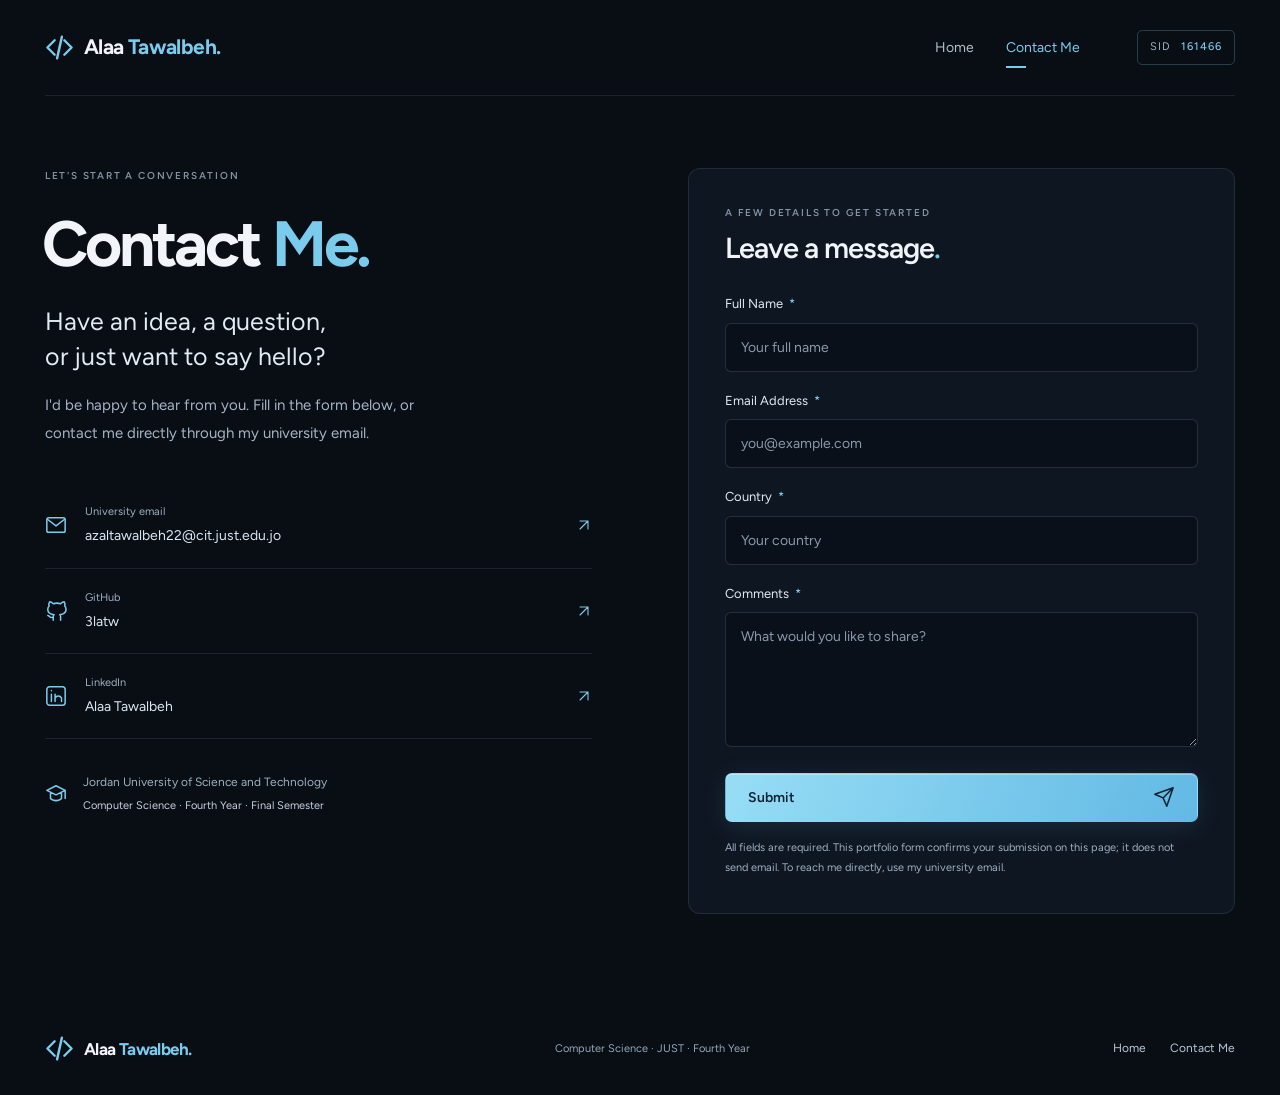
==== contact.html @ a43e8f52 "feat: publish CIS341 academic portfolio with validated contact form" ====
<!DOCTYPE html>
<html lang="en">
<head>
  <meta charset="UTF-8">
  <meta name="viewport" content="width=device-width, initial-scale=1">
  <meta name="theme-color" content="#090d14">
  <meta name="description" content="Academic portfolio of ALA'ALDIN ZIYAD ALI AL TAWALBEH, SID 161466. Fourth-year Computer Science student at Jordan University of Science and Technology, in my final semester.">
  <title>161466 | ALA'ALDIN ZIYAD ALI AL TAWALBEH | Contact Me</title>
  <link rel="icon" href="assets/favicon.svg" type="image/svg+xml">
  <link rel="preload" href="assets/figtree-400.ttf" as="font" type="font/ttf" crossorigin>
  <link rel="preload" href="assets/figtree-700.ttf" as="font" type="font/ttf" crossorigin>
  <link rel="stylesheet" href="styles.css">
  <link rel="stylesheet" href="course.css">
  <script src="app.js" defer></script>
</head>
<body>
  <svg class="icon-library" xmlns="http://www.w3.org/2000/svg" aria-hidden="true"><defs>
    <symbol id="i-code" viewBox="0 0 24 24"><path d="m8 6-6 6 6 6m8-12 6 6-6 6M14 3l-4 18"/></symbol>
    <symbol id="i-arrow" viewBox="0 0 24 24"><path d="M4 12h16m-6-6 6 6-6 6"/></symbol>
    <symbol id="i-up-right" viewBox="0 0 24 24"><path d="M6 18 18 6M6 6h12v12"/></symbol>
    <symbol id="i-download" viewBox="0 0 24 24"><path d="M12 3v12m-5-5 5 5 5-5M4 16v5h16v-5"/></symbol>
    <symbol id="i-grid" viewBox="0 0 24 24"><rect x="3" y="3" width="7" height="7" rx="1.5"/><rect x="14" y="3" width="7" height="7" rx="1.5"/><rect x="3" y="14" width="7" height="7" rx="1.5"/><rect x="14" y="14" width="7" height="7" rx="1.5"/></symbol>
    <symbol id="i-user" viewBox="0 0 24 24"><circle cx="12" cy="7" r="4"/><path d="M4 22v-3a8 8 0 0 1 16 0v3"/></symbol>
    <symbol id="i-mail" viewBox="0 0 24 24"><rect x="2" y="4" width="20" height="16" rx="2"/><path d="m3 6 9 7 9-7"/></symbol>
    <symbol id="i-phone" viewBox="0 0 24 24"><path d="m5 3 4 5-3 3a19 19 0 0 0 7 7l3-3 5 4c-2 7-8 3-13-2S-1 5 5 3Z"/></symbol>
    <symbol id="i-pin" viewBox="0 0 24 24"><path d="M20 10c0 6-8 12-8 12S4 16 4 10a8 8 0 1 1 16 0Z"/><circle cx="12" cy="10" r="2.5"/></symbol>
    <symbol id="i-briefcase" viewBox="0 0 24 24"><rect x="2" y="7" width="20" height="14" rx="2"/><path d="M8 7V3h8v4M2 12a24 24 0 0 0 20 0M12 11v5"/></symbol>
    <symbol id="i-cap" viewBox="0 0 24 24"><path d="m2 8 10-5 10 5-10 5L2 8Zm4 2v7c4 3 8 3 12 0v-7m4-2v9"/></symbol>
    <symbol id="i-check" viewBox="0 0 24 24"><circle cx="12" cy="12" r="9"/><path d="m7 12 3 3 7-7"/></symbol>
    <symbol id="i-stack" viewBox="0 0 24 24"><path d="m2 7 10-5 10 5-10 5L2 7Zm0 5 10 5 10-5M2 17l10 5 10-5"/></symbol>
    <symbol id="i-mobile" viewBox="0 0 24 24"><rect x="5" y="2" width="14" height="20" rx="3"/><path d="M10 5h4m-3 14h2"/></symbol>
    <symbol id="i-database" viewBox="0 0 24 24"><ellipse cx="12" cy="5" rx="9" ry="3"/><path d="M3 5v14c0 4 18 4 18 0V5M3 12c0 4 18 4 18 0"/></symbol>
    <symbol id="i-git" viewBox="0 0 24 24"><circle cx="7" cy="5" r="3"/><circle cx="17" cy="5" r="3"/><circle cx="7" cy="19" r="3"/><path d="M7 8v8m10-8c0 6-10 2-10 8"/></symbol>
    <symbol id="i-send" viewBox="0 0 24 24"><path d="m22 2-7 20-4-9L2 9 22 2ZM11 13 22 2"/></symbol>
    <symbol id="i-github" viewBox="0 0 24 24"><path d="M9 19c-4 1-4-2-6-2m14 5v-4c0-1-.4-2-1-2 4-.5 7-2 7-6a5 5 0 0 0-1.5-3.5A5 5 0 0 0 21 2s-2 0-4 2a14 14 0 0 0-8 0C7 2 5 2 5 2a5 5 0 0 0-.5 4.5A5 5 0 0 0 3 10c0 4 3 5.5 7 6-.6.5-1 1-1 2v4"/></symbol>
    <symbol id="i-linkedin" viewBox="0 0 24 24"><rect x="2" y="2" width="20" height="20" rx="3"/><path d="M7 10v8m0-12v.2M11 18v-8m0 4a4 4 0 0 1 7 0v4"/></symbol>
    <symbol id="i-bus" viewBox="0 0 24 24"><rect x="4" y="2" width="16" height="18" rx="4"/><path d="M4 11h16M7 20v2m10-2v2M8 6h8M7 16h1m8 0h1"/></symbol>
    <symbol id="i-swap" viewBox="0 0 24 24"><path d="M3 7h17m-5-5 5 5-5 5M21 17H4m5-5-5 5 5 5"/></symbol>
    <symbol id="i-headset" viewBox="0 0 24 24"><path d="M3 14v-3a9 9 0 0 1 18 0v3M21 17c0 4-3 5-7 5"/><rect x="1" y="10" width="5" height="8" rx="2"/><rect x="18" y="10" width="5" height="8" rx="2"/></symbol>
    <symbol id="i-file" viewBox="0 0 24 24"><path d="M14 2H4v20h16V8l-6-6Zm0 0v6h6M8 12h8m-8 4h5"/></symbol>
    <symbol id="i-bridge" viewBox="0 0 24 24"><path d="M3 21V3m18 18V3M3 6c6 12 12 12 18 0M1 18h22M8 14v4m8-4v4m-4-2v2"/></symbol>
  </defs></svg>
<a class="skip-link" href="#main">Skip to content</a>
<div class="site-shell">
<header class="site-header container">
    <a class="brand" href="index.html" aria-label="Alaa Tawalbeh home"><svg class="icon" aria-hidden="true"><use href="#i-code"/></svg><span>Alaa<span class="accent"> Tawalbeh</span><span class="brand-dot">.</span></span></a>
    <nav class="course-nav" aria-label="Main navigation"><a href="index.html" >Home</a><a href="contact.html" aria-current="page">Contact Me</a></nav>
    <span class="sid-tag">SID <strong>161466</strong></span>
  </header>
<main id="main">
<section class="container contact-page section-space" aria-labelledby="contact-heading">
  <div class="contact-copy"><span class="eyebrow">LET'S START A CONVERSATION</span><h1 id="contact-heading">Contact <span class="accent">Me.</span></h1><p class="contact-lead">Have an idea, a question,<br>or just want to say hello?</p><p>I'd be happy to hear from you. Fill in the form below, or contact me directly through my university email.</p>
    <div class="contact-links"><a class="direct-contact" href="mailto:azaltawalbeh22@cit.just.edu.jo"><svg class="icon" aria-hidden="true"><use href="#i-mail"/></svg><span><small>University email</small>azaltawalbeh22@cit.just.edu.jo</span><svg class="icon" aria-hidden="true"><use href="#i-up-right"/></svg></a><a class="direct-contact" href="https://github.com/3latw" target="_blank" rel="noopener noreferrer"><svg class="icon" aria-hidden="true"><use href="#i-github"/></svg><span><small>GitHub</small>3latw</span><svg class="icon" aria-hidden="true"><use href="#i-up-right"/></svg></a><a class="direct-contact" href="https://www.linkedin.com/in/alaa-tawalbeh-1ab0b93b8" target="_blank" rel="noopener noreferrer"><svg class="icon" aria-hidden="true"><use href="#i-linkedin"/></svg><span><small>LinkedIn</small>Alaa Tawalbeh</span><svg class="icon" aria-hidden="true"><use href="#i-up-right"/></svg></a></div>
    <div class="student-note"><svg class="icon" aria-hidden="true"><use href="#i-cap"/></svg><p>Jordan University of Science and Technology<br><strong>Computer Science · Fourth Year · Final Semester</strong></p></div>
  </div>
  <div class="form-panel"><span class="eyebrow">A FEW DETAILS TO GET STARTED</span><h2 class="section-title">Leave a message<span class="accent">.</span></h2>
    <form id="contact-form" novalidate aria-describedby="form-note">
      <div class="field"><label for="full-name">Full Name <span aria-hidden="true">*</span></label><input id="full-name" name="fullName" type="text" autocomplete="name" placeholder="Your full name" required maxlength="120" aria-describedby="name-error"><p class="field-error" id="name-error"></p></div>
      <div class="field"><label for="email">Email Address <span aria-hidden="true">*</span></label><input id="email" name="email" type="email" autocomplete="email" placeholder="you@example.com" required maxlength="254" aria-describedby="email-error"><p class="field-error" id="email-error"></p></div>
      <div class="field"><label for="country">Country <span aria-hidden="true">*</span></label><input id="country" name="country" type="text" autocomplete="country-name" placeholder="Your country" required maxlength="100" aria-describedby="country-error"><p class="field-error" id="country-error"></p></div>
      <div class="field"><label for="comments">Comments <span aria-hidden="true">*</span></label><textarea id="comments" name="comments" rows="5" placeholder="What would you like to share?" required maxlength="3000" aria-describedby="comments-error"></textarea><p class="field-error" id="comments-error"></p></div>
      <p class="form-status" id="form-status" role="status" aria-live="polite"></p>
      <button class="button button-primary submit-button" type="submit">Submit<svg class="icon" aria-hidden="true"><use href="#i-send"/></svg></button>
      <p id="form-note" class="form-note">All fields are required. This portfolio form confirms your submission on this page; it does not send email. To reach me directly, use my university email.</p>
      <noscript><p>Please enable JavaScript to use this form, or <a href="mailto:azaltawalbeh22@cit.just.edu.jo">email me directly</a>.</p></noscript>
    </form>
  </div>
</section>
</main>
<footer class="container course-footer"><a class="brand" href="index.html"><svg class="icon" aria-hidden="true"><use href="#i-code"/></svg><span>Alaa<span class="accent"> Tawalbeh.</span></span></a><p>Computer Science · JUST · Fourth Year</p><nav aria-label="Footer navigation"><a href="index.html">Home</a><a href="contact.html">Contact Me</a></nav></footer>
</div>
</body>
</html>
---- styles.css ----
@font-face{font-family:Figtree;src:url('assets/figtree-400.ttf') format('truetype');font-weight:400;font-display:swap}@font-face{font-family:Figtree;src:url('assets/figtree-500.ttf') format('truetype');font-weight:500;font-display:swap}@font-face{font-family:Figtree;src:url('assets/figtree-600.ttf') format('truetype');font-weight:600;font-display:swap}@font-face{font-family:Figtree;src:url('assets/figtree-700.ttf') format('truetype');font-weight:700;font-display:swap}@font-face{font-family:Figtree;src:url('assets/figtree-800.ttf') format('truetype');font-weight:800;font-display:swap}
:root{--bg:#090d14;--panel:#0f1520;--text:#f1f4f8;--muted:#9da7b7;--blue:#7bcbed;--line:rgba(169,196,225,.12);--font:Figtree,'Segoe UI',sans-serif;color-scheme:dark}*{box-sizing:border-box}html{scroll-behavior:smooth;scroll-padding-top:30px}body{margin:0;background:#e9eef2;color:var(--text);font-family:var(--font);font-size:15px;line-height:1.65;-webkit-font-smoothing:antialiased}button,a{-webkit-tap-highlight-color:transparent}a{color:inherit;text-decoration:none}button{font:inherit}a,button{touch-action:manipulation}a:focus-visible,button:focus-visible{outline:2px solid var(--blue);outline-offset:5px}button{cursor:pointer}::selection{color:#090d14;background:var(--blue)}.site-shell{max-width:1540px;margin:14px auto;background:var(--bg);border:1px solid #1c2430;border-radius:20px;overflow:hidden;box-shadow:0 8px 50px #182b4319}.container{width:calc(100% - 120px);max-width:1160px;margin-inline:auto}.icon-library{position:absolute;width:0;height:0;overflow:hidden}.icon{height:22px;width:22px;flex-shrink:0;fill:none;stroke:currentColor;stroke-width:1.65;stroke-linecap:round;stroke-linejoin:round}.accent{color:var(--blue)}.site-header{height:100px;display:flex;align-items:center;justify-content:space-between;gap:25px;position:relative;z-index:5}.brand{display:flex;align-items:center;gap:10px;font-size:21px;font-weight:700;white-space:nowrap;letter-spacing:-.6px}.brand .icon{color:var(--blue);width:29px;height:29px;stroke-width:2}.brand-dot{color:var(--blue)}.desktop-nav{display:flex;gap:27px;margin-left:auto;margin-right:auto;align-items:center}.desktop-nav a{position:relative;font-size:13px;font-weight:500;color:#dce2eb;transition:color .2s;padding-block:12px}.desktop-nav a:hover,.desktop-nav .active{color:var(--blue)}.desktop-nav .active:after{content:'';position:absolute;bottom:2px;width:4px;height:4px;border-radius:50%;background:var(--blue);left:50%;transform:translateX(-50%);box-shadow:0 0 12px #7bcbed66}.button{display:inline-flex;align-items:center;justify-content:center;gap:24px;min-height:49px;padding:12px 22px;border:1px solid transparent;border-radius:7px;font-weight:600;font-size:14px;white-space:nowrap;transition:transform .25s,box-shadow .25s,background .25s,border-color .25s}.button:hover{transform:translateY(-3px)}.button-primary{background:linear-gradient(110deg,#97ddf5,#62b9e4);color:#092333;box-shadow:0 5px 24px #72c8ed20,inset 0 1px 0 #ffffff55}.button-primary:hover{box-shadow:0 8px 30px #72c8ed40}.button-outline{background:linear-gradient(135deg,#ffffff03,#ffffff00);border-color:#ffffff26;color:#e5ebf2;box-shadow:inset 0 1px 0 #ffffff04}.button-outline:hover{border-color:var(--blue);background:#7bcbed09}.button-small{font-size:12px;min-height:39px;gap:12px;padding:9px 15px}.button-small .icon{height:16px;width:16px}.header-cv{border-color:#7bcbed55}.menu-toggle,.mobile-nav{display:none}.hero{display:grid;grid-template-columns:1.04fr 1fr;gap:20px;align-items:center;padding-top:45px;padding-bottom:38px;min-height:575px;position:relative}.hero-copy{z-index:2;padding-bottom:18px}.hello{display:flex;align-items:center;gap:9px;font-size:14px;margin-bottom:18px;color:#e4eaf2}.wave{color:var(--blue);font-size:20px}.hello-line{height:1px;width:36px;margin-left:4px;background:linear-gradient(90deg,#7bcbed60,transparent)}h1,h2,h3,p{margin:0}h1{font-size:clamp(48px,5.65vw,76px);font-weight:700;letter-spacing:-3.8px;line-height:1.02;margin-left:-3px}.name-dot{color:#e9f3fc}h1 .accent{display:inline-block;padding-top:6px}.hero h2{font-size:21px;font-weight:600;letter-spacing:-.5px;margin-top:19px;display:flex;align-items:center;flex-wrap:wrap;column-gap:11px}.role-divider{font-weight:400;font-size:19px;color:#425364}.role-small{font-size:15px;font-weight:400;letter-spacing:0;color:#b8c5d4}.hero-description{font-size:15px;line-height:1.85;color:#b4bfce;margin-top:20px}.hero-actions{display:flex;gap:14px;margin-top:26px}.social-row{display:flex;gap:19px;align-items:center;margin-top:30px}.social-row>span:first-child{color:#a4afbf;font-size:12px}.social-line{width:22px;height:1px;background:#526270}.social-row a{height:24px;display:flex;align-items:center;transition:color .2s,transform .2s}.social-row a:hover{color:var(--blue);transform:translateY(-2px)}.social-row .icon{width:20px;height:20px}.hero-visual{position:relative;height:500px;perspective:1000px;isolation:isolate}.portrait-motion{position:absolute;inset:0 30px 0 38px;will-change:transform;transition:transform .24s ease-out;z-index:1}.portrait-frame{height:100%;overflow:hidden;border-radius:48% 48% 15px 15px;background:#7bcbed;box-shadow:0 0 70px #7bcbed07}.portrait-frame video{display:block;width:100%;height:100%;object-fit:cover;object-position:50% 13%;transform:scale(1.015)}.portrait-frame:after{content:'';position:absolute;inset:0;border-radius:48% 48% 15px 15px;box-shadow:inset 0 0 1px 1px #aee5ff40;pointer-events:none}.hero-visual:after{content:'';position:absolute;left:25px;right:20px;bottom:-7px;height:40px;background:linear-gradient(transparent,var(--bg));z-index:3;pointer-events:none}.dot-pattern{position:absolute;top:30px;left:0;width:104px;height:104px;background:radial-gradient(circle,#8198ac55 1.3px,transparent 1.5px);background-size:14px 14px;opacity:.45}.orbit{position:absolute;border:1px solid #7bcbed15;border-radius:50%;pointer-events:none}.orbit-one{width:475px;height:475px;left:12px;top:25px;transform:rotate(-20deg)}.orbit-two{width:420px;height:510px;left:30px;top:-4px;transform:rotate(20deg);border-style:dashed;opacity:.5}.float-card{position:absolute;padding:17px 20px;border:1px solid #badff320;border-radius:13px;background:linear-gradient(135deg,#182332dd,#0e182ad9);backdrop-filter:blur(16px);z-index:4;box-shadow:0 12px 40px #0003;animation:float 6s ease-in-out infinite}.float-card strong{display:block;font-size:23px;font-weight:600;letter-spacing:-.8px;line-height:1.3;color:var(--blue);margin-top:11px}.float-card>span:not(.float-icon){font-size:10px;display:block;color:#e1e6ed;white-space:nowrap;margin-top:4px}.float-stack{top:159px;left:-3px;transform:rotate(-4deg)}.float-stack>.icon{height:21px;width:21px;color:#8ecfeb}.mini-line{height:3px;width:25px;margin-top:13px;border-radius:8px;background:#7bcbed55}.float-mobile{top:304px;right:-10px;animation-delay:-3s;transform:rotate(4deg)}.float-mobile strong{font-size:25px;margin-top:4px}.float-icon{position:absolute;right:14px;top:15px;color:var(--blue)}.float-icon .icon{height:15px;width:15px}.float-mobile{padding-right:26px}.portrait-caption{position:absolute;bottom:-24px;left:50%;transform:translateX(-50%);display:flex;align-items:center;gap:8px;z-index:4;font-size:10px;letter-spacing:.3px;color:#8f9ead;white-space:nowrap}.cursor-symbol{color:var(--blue);font-size:18px}.video-toggle{position:absolute;bottom:12px;right:41px;border:1px solid #e9f8ff50;background:#14232c88;color:white;backdrop-filter:blur(10px);border-radius:50%;width:29px;height:29px;font-size:13px;padding:0;z-index:4;display:grid;place-items:center}.highlights{display:grid;grid-template-columns:repeat(4,1fr);padding:25px 8px;background:linear-gradient(115deg,#121824,#0e141e);border:1px solid var(--line);border-radius:12px;box-shadow:inset 0 0 0 3px #ffffff01,0 10px 35px #0002}.highlight{display:flex;align-items:center;justify-content:center;gap:15px;padding-inline:20px;position:relative}.highlight+.highlight:before{content:'';position:absolute;left:0;height:40px;width:1px;background:linear-gradient(transparent,var(--line),transparent)}.stat-icon{display:grid;place-items:center;height:45px;width:45px;flex-shrink:0;background:radial-gradient(circle,#7bcbed13,transparent 72%);color:var(--blue)}.stat-icon .icon{width:27px;height:27px;stroke-width:1.8}.stat-icon.green{color:#85d5b2;background:radial-gradient(circle,#85d5b217,transparent 72%)}.stat-icon.amber{color:#dabb78;background:radial-gradient(circle,#dabb7817,transparent 72%)}.stat-icon.rose{color:#df9bb6;background:radial-gradient(circle,#df9bb617,transparent 72%)}.highlight strong{font-size:25px;font-weight:600;display:block;line-height:1.2;letter-spacing:-.8px}.highlight>div>span{font-size:10px;color:#b0bac8;display:block;margin-top:4px;white-space:nowrap}.stat-plus{font-size:17px;color:var(--blue);margin-left:2px}.section-space{padding-block:65px}.about-skills{display:grid;grid-template-columns:.77fr 1.5fr;gap:68px}.eyebrow{display:block;color:#8293a5;font-size:9px;letter-spacing:1.9px;font-weight:600;margin-bottom:9px}.section-title{font-size:29px;letter-spacing:-1px;line-height:1.2;font-weight:600}.about-block p{font-size:13px;color:#a9b5c4;line-height:1.85;margin-top:20px}.about-block p+p{margin-top:12px}.about-note{display:flex;align-items:center;gap:8px;font-size:10px;color:#bdc8d5;margin:20px 0 20px}.status-dot{display:inline-block;flex-shrink:0;height:5px;width:5px;border-radius:50%;background:#86d9b2;box-shadow:0 0 9px #86d9b244}.languages{border-top:1px solid var(--line);margin-top:28px;padding-top:19px}.languages>span{color:#6f8093;font-size:8px;letter-spacing:1.6px}.languages>div{font-size:12px;margin-top:8px;display:flex;align-items:center;gap:8px}.languages small{color:#8f9daf;font-size:10px}.languages i{height:12px;width:1px;background:var(--line);margin-inline:8px}.section-top{display:flex;justify-content:space-between;align-items:center;gap:20px;margin-bottom:24px}.section-index{color:#526174;font-size:8px;letter-spacing:1.5px;white-space:nowrap}.featured-skills{display:grid;grid-template-columns:1fr 1fr;gap:23px 30px;padding-bottom:25px;border-bottom:1px solid var(--line);margin-top:28px}.featured-skill{display:flex;align-items:center;gap:10px}.tech-symbol{font-size:24px;line-height:1;width:23px;height:25px;display:grid;place-items:center;font-weight:700}.tech-symbol.react{font-size:29px;color:#7bcbed}.tech-symbol.flutter{font-style:italic;font-size:25px;color:#58b9e9}.tech-symbol.node{font-size:11px;width:23px;height:23px;border:1px solid #8bc771;color:#8bc771;border-radius:7px}.tech-symbol.postgres{font-size:15px;background:#72b9e419;color:#8bccec;border-radius:6px}.featured-skill>div{flex:1}.featured-skill strong{font-size:11px;font-weight:500;display:block;line-height:1.2}.skill-track{height:4px;background:#243141;display:block;border-radius:9px;margin-top:8px;overflow:hidden}.skill-track i{width:100%;height:100%;display:block;background:linear-gradient(90deg,#4683a6,#90d9f4);transform-origin:left;animation:fill-in 1.5s both;border-radius:9px}.skill-label{color:#8696a7;font-size:8px;margin-top:17px}.skill-groups{display:grid;grid-template-columns:1fr 1fr;gap:17px 25px;margin-top:23px}.skill-group h3{font-size:10px;font-weight:600;color:#cbd5e1;display:flex;align-items:center;gap:7px;margin-bottom:7px}.skill-group h3 .icon{height:12px;width:12px;color:#7bb8d2}.skill-tags{display:flex;flex-wrap:wrap;gap:4px}.skill-tag{font-size:9px;padding:3px 7px;border:1px solid #9ab5cf15;border-radius:4px;color:#95a5b6;background:#ffffff02;transition:color .2s,border-color .2s}.skill-tag:hover{color:var(--blue);border-color:#7bcbed55}.projects-section{background:linear-gradient(180deg,#080c13,#0b1018);border-block:1px solid #ffffff03}.projects-section .section-top{margin-bottom:27px}.text-link{display:flex;align-items:center;gap:10px;color:var(--blue);font-size:12px}.text-link .icon{width:17px;height:17px;transition:transform .2s}.text-link:hover .icon{transform:translate(2px,-2px)}.project-grid{display:grid;grid-template-columns:repeat(5,1fr);gap:17px}.project-card{border:1px solid var(--line);border-radius:9px;overflow:hidden;background:#0e141e;transition:transform .3s,border-color .3s,box-shadow .3s}.project-card:hover{transform:translateY(-7px);border-color:#7bcbed55;box-shadow:0 15px 30px #0003}.project-visual{height:144px;position:relative;overflow:hidden;display:grid;place-items:center;background:radial-gradient(ellipse at 50% 130%,#7bcbed20,transparent 75%),linear-gradient(140deg,#151e2b,#0c131e)}.project-visual:before{content:'';position:absolute;inset:0;background-image:linear-gradient(#a9dfff06 1px,transparent 1px),linear-gradient(90deg,#a9dfff06 1px,transparent 1px);background-size:24px 24px;mask-image:radial-gradient(ellipse,black,transparent)}.project-number{position:absolute;top:11px;left:13px;color:#617c91;font-size:8px;letter-spacing:1px}.project-orbit{position:absolute;width:96px;height:96px;border:1px solid #7bcbed13;border-radius:50%;box-shadow:0 0 0 15px #7bcbed03,0 0 0 30px #7bcbed02;transition:transform .6s}.project-card:hover .project-orbit{transform:scale(1.2)}.project-icon{width:35px;height:35px;fill:none;stroke:#90cde6;stroke-width:1.1;stroke-linecap:round;stroke-linejoin:round;transition:transform .3s}.project-card:hover .project-icon{transform:scale(1.12)}.visual-plus{position:absolute;right:12px;bottom:9px;font-size:16px;font-weight:400;color:#6f9eb7}.project-info{padding:18px 16px 19px;border-top:1px solid #a1c3df0a}.project-info h3{font-size:15px;font-weight:600;letter-spacing:-.25px}.coming{color:#8b9eaf;font-size:10px;display:flex;gap:7px;align-items:center;margin-top:7px}.coming i{width:4px;height:4px;background:#7bcbed;border-radius:50%;opacity:.6}.journey{display:grid;grid-template-columns:1.25fr 1fr;gap:65px}.section-icon{color:#6e98b2;opacity:.7}.timeline{padding-left:17px}.timeline-item{position:relative;padding:0 0 26px 23px;border-left:1px solid #7bcbed26}.timeline-item:last-child{padding-bottom:0}.timeline-dot{width:7px;height:7px;position:absolute;left:-4px;top:6px;border:1.5px solid #7bcbed;background:var(--bg);border-radius:50%;box-shadow:0 0 0 4px #7bcbed08}.timeline-date{font-size:8px;letter-spacing:1.4px;color:#7792a6;margin-bottom:6px}.timeline-item h3{font-size:15px;line-height:1.5;font-weight:600;letter-spacing:-.2px}.company{display:block;font-size:11px;color:#92bdd3;margin-top:3px}.company>span{margin-left:4px}.timeline-item p{color:#8d9daf;font-size:11px;line-height:1.8;margin-top:10px;max-width:370px}.education-card{padding:24px 27px;border:1px solid var(--line);border-radius:10px;background:radial-gradient(ellipse at 95% 0,#7bcbed07,transparent 65%),#0e141e}.education-top{display:flex;align-items:center;justify-content:space-between;margin-bottom:17px}.education-icon{width:36px;height:36px;display:grid;place-items:center;border:1px solid #7bcbed26;border-radius:8px;background:#7bcbed08;color:var(--blue)}.year-tag{font-size:8px;letter-spacing:1px;border:1px solid #7bcbed22;color:#a0bacd;border-radius:4px;padding:4px 8px}.education-card h3{font-size:21px;font-weight:500;letter-spacing:-.5px}.education-card p{font-size:12px;line-height:1.6;color:#9badbf;margin-top:5px}.education-footer{border-top:1px solid var(--line);padding-top:15px;margin-top:20px;display:flex;align-items:center;justify-content:space-between;color:#6d8ba1;font-size:10px;letter-spacing:1.5px}.degree-status{display:flex;gap:7px;align-items:center;color:#9eacbb;letter-spacing:0;font-size:10px}.next-step{display:flex;gap:14px;align-items:center;padding:18px 7px 0}.next-step>.icon{color:var(--blue);height:24px;width:24px}.next-step p{font-size:10px;color:#6f8397;line-height:1.7}.next-step strong{font-weight:400;font-size:12px;color:#b8c8d9}.next-step .next-arrow{margin-left:auto;width:19px;height:19px;color:#647c91}.contact-section{background:linear-gradient(120deg,#101924,#0d141e);border-top:1px solid var(--line);padding-block:46px 32px}.contact-intro{display:flex;align-items:center;justify-content:space-between;gap:30px}.contact-intro h2{font-size:41px;line-height:1.14;letter-spacing:-1.5px;font-weight:600}.contact-intro .eyebrow{font-size:8px;margin-bottom:12px}.contact-details{display:grid;grid-template-columns:1.2fr 1fr 1fr;margin-top:33px;border-top:1px solid var(--line);padding-top:25px;gap:30px}.contact-item{display:flex;align-items:center;gap:13px}.contact-item>.icon{color:#83b7d0;height:21px;width:21px}.contact-item>div{display:flex;flex-direction:column;gap:4px}.contact-item>div>span{font-size:9px;color:#8098ad}.contact-item strong{font-size:12px;font-weight:400;white-space:nowrap}.contact-arrow{margin-left:auto;color:#465f75;font-size:17px;transition:color .2s}.contact-item:hover .contact-arrow{color:var(--blue)}.contact-item+.contact-item{border-left:1px solid var(--line);padding-left:30px}.site-footer{display:flex;align-items:center;justify-content:space-between;padding-block:27px;gap:30px}.site-footer .brand{font-size:17px}.site-footer .brand .icon{width:24px;height:24px}.site-footer p{color:#607487;font-size:9px;padding-left:34px;margin-top:5px}.site-footer nav{display:flex;gap:28px}.site-footer nav a{font-size:10px;color:#93a3b3;transition:color .2s}.site-footer nav a:hover{color:var(--blue)}.back-top{height:35px;width:35px;border:1px solid #b1cadb26;border-radius:50%;display:grid;place-items:center;font-size:18px;color:#a4b4c4;transition:background .2s}.back-top:hover{background:#7bcbed10;color:var(--blue)}.cursor-glow{position:fixed;width:370px;height:370px;border-radius:50%;pointer-events:none;background:radial-gradient(circle,#7bcbed04,transparent 65%);transform:translate(-50%,-50%);z-index:0;display:none}.skip-link{position:fixed;top:-80px;left:15px;background:var(--blue);color:#0b1823;padding:10px 20px;z-index:99;border-radius:5px}.skip-link:focus{top:15px}.reveal{opacity:1}.js-motion .reveal{opacity:0;transform:translateY(18px);transition:opacity .7s ease,transform .7s ease}.js-motion .reveal.visible{opacity:1;transform:translateY(0)}.js-motion .project-card.reveal.visible:hover{transform:translateY(-7px)}#about,#skills,#experience,#projects,#contact{scroll-margin-top:25px}@keyframes float{0%,100%{translate:0 0}50%{translate:0 -10px}}@keyframes fill-in{from{transform:scaleX(0)}to{transform:scaleX(1)}}
@media(min-width:1550px){.site-shell{margin-block:20px}.hero{padding-top:55px;padding-bottom:50px}.hero-visual{height:525px}.portrait-motion{inset-inline:30px}.hero h1{font-size:78px}}
@media(max-width:1150px){.container{width:calc(100% - 80px)}.desktop-nav{gap:18px}.brand{font-size:19px}.hero{gap:10px}.hero-visual{height:460px}.portrait-motion{inset-inline:25px}.float-stack{left:-3px}.float-mobile{right:-9px}.hero h2{row-gap:2px;font-size:19px}.role-small{font-size:13px}.role-divider{display:none}.hero h2 .role-small{flex-basis:100%}.orbit-one{width:400px;height:400px;left:0;top:30px}.orbit-two{width:360px;height:450px;left:10px}.float-card{padding:13px 16px}.float-card strong{font-size:21px}.highlight{padding-inline:13px;gap:9px}.highlight strong{font-size:22px}.about-skills{gap:40px;grid-template-columns:.75fr 1.35fr}.featured-skills{gap:20px}.skill-groups{gap:17px}.project-grid{gap:12px}.project-info{padding-inline:12px}.journey{gap:45px}}
@media(max-width:900px){.container{width:calc(100% - 60px)}.desktop-nav{gap:15px}.desktop-nav a{font-size:11px}.header-cv{font-size:10px;gap:8px;padding-inline:10px}.brand{font-size:17px;gap:7px}.brand .icon{height:25px;width:25px}.site-header{gap:14px;height:85px}.hero{padding-top:30px;min-height:510px}.hero-visual{height:410px}.hero h1{font-size:57px;letter-spacing:-2.8px}.hero-description{font-size:13px}.hero .button{font-size:12px;gap:15px;padding-inline:17px}.float-card strong{font-size:18px}.float-card>span:not(.float-icon){font-size:8px}.float-stack{top:130px;left:0}.float-mobile{top:270px;right:-4px}.float-card{padding:12px 14px}.orbit-one{width:340px;height:340px}.orbit-two{width:310px;height:400px}.highlights{padding:22px 6px}.highlight{gap:6px;padding-inline:9px}.highlight strong{font-size:19px}.stat-icon{width:30px}.stat-icon .icon{width:23px;height:23px}.highlight>div>span{font-size:8px}.about-skills{grid-template-columns:.8fr 1.2fr;gap:30px}.section-title{font-size:25px}.section-index{display:none}.skill-groups{grid-template-columns:1fr;gap:12px}.skill-group h3{font-size:10px}.skill-tags{gap:5px}.featured-skills{column-gap:15px}.skill-label{display:none}.about-block p{font-size:12px}.skill-tag{font-size:9px}.project-grid{grid-template-columns:repeat(3,1fr)}.project-card:nth-last-child(-n+2){grid-column:auto}.project-visual{height:145px}.project-info h3{font-size:16px}.journey{gap:35px}.timeline-item h3{font-size:14px}.education-card{padding:20px}.education-card h3{font-size:18px}.contact-details{gap:18px}.contact-item+.contact-item{padding-left:18px}.contact-item{gap:9px}.contact-item strong{font-size:10px}.contact-item>.icon{width:18px;height:18px}.site-footer nav{gap:20px}.contact-intro h2{font-size:36px}}
@media(max-width:760px){body{background:var(--bg)}.site-shell{margin:0;border-radius:0;border:0;box-shadow:none}.container{width:calc(100% - 40px)}.site-header{height:80px;gap:15px}.brand{font-size:19px}.brand .icon{height:26px;width:26px}.desktop-nav{display:none}.header-cv{margin-left:auto;font-size:10px;padding:8px 10px;min-height:34px}.header-cv .icon{height:13px;width:13px}.menu-toggle{display:flex;flex-direction:column;justify-content:center;gap:5px;width:27px;height:35px;padding:3px;background:transparent;border:0;color:white}.menu-toggle span{width:21px;height:1.5px;background:#d5e7f4;transition:transform .2s}.menu-toggle[aria-expanded=true] span:first-child{transform:translateY(3.25px) rotate(45deg)}.menu-toggle[aria-expanded=true] span:last-child{transform:translateY(-3.25px) rotate(-45deg)}.mobile-nav:not([hidden]){display:flex;position:absolute;top:70px;left:0;right:0;background:#121d2bf5;border:1px solid #abc8df26;box-shadow:0 15px 30px #0005;border-radius:10px;flex-direction:column;gap:2px;padding:10px;backdrop-filter:blur(20px)}.mobile-nav a{padding:10px 15px;border-radius:5px;color:#c6d7e6;font-size:13px}.mobile-nav a:hover{background:#7bcbed10;color:var(--blue)}.hero{grid-template-columns:1fr;padding-top:22px;padding-bottom:40px;gap:28px}.hero-copy{padding-bottom:0}.hello{margin-bottom:16px;font-size:13px}.hero h1{font-size:clamp(53px,13vw,76px);letter-spacing:-3px;line-height:1.02}.hero h2{font-size:21px;margin-top:20px}.hero h2 .role-small{flex-basis:auto;font-size:13px}.role-divider{display:inline;font-size:16px}.hero-description{font-size:13px;margin-top:15px;line-height:1.85}.hero-actions{margin-top:22px;gap:12px}.hero .button{min-height:45px;font-size:12px;padding-inline:20px;gap:20px}.social-row{margin-top:24px;gap:18px}.hero-visual{height:450px;width:min(100%,390px);margin-inline:auto;margin-top:8px}.portrait-motion{inset-inline:30px 25px}.portrait-frame{border-radius:47% 47% 12px 12px}.portrait-frame:after{border-radius:47% 47% 12px 12px}.dot-pattern{top:26px;left:0}.float-stack{top:149px;left:0}.float-mobile{top:292px;right:-1px}.float-card{padding:13px 16px}.float-card strong{font-size:22px}.float-card>span:not(.float-icon){font-size:9px}.orbit-one{width:355px;height:355px;top:40px;left:0}.orbit-two{width:320px;height:430px;top:4px;left:20px}.portrait-caption{bottom:-23px;font-size:9px}.video-toggle{right:35px}.highlights{grid-template-columns:1fr 1fr;padding:6px 10px;border-radius:10px;row-gap:0}.highlight{justify-content:flex-start;padding:20px 10px;gap:11px}.highlight strong{font-size:21px}.highlight>div>span{font-size:8px}.stat-icon{width:32px;height:35px}.highlight:nth-child(3),.highlight:nth-child(4){border-top:1px solid var(--line)}.highlight:nth-child(3):before{display:none}.section-space{padding-block:45px}.about-skills{grid-template-columns:1fr;gap:42px}.section-title{font-size:29px}.about-block .section-title br{display:none}.about-block p{font-size:13px}.about-note{font-size:10px;margin-block:18px}.languages{margin-top:23px;padding-top:14px}.skills-block{border-top:1px solid var(--line);padding-top:33px}.section-top{margin-bottom:23px}.section-index{display:inline;font-size:7px}.featured-skills{gap:22px 28px;margin-top:22px}.skill-groups{grid-template-columns:1fr 1fr;gap:20px 18px}.skill-group h3{font-size:9px}.skill-tag{font-size:9px;padding:3px 6px}.project-grid{grid-template-columns:1fr 1fr;gap:13px}.project-visual{height:140px}.project-card:last-child{grid-column:1/-1;display:grid;grid-template-columns:1fr 1fr}.project-card:last-child .project-info{align-self:center;border:0}.project-card:last-child .project-visual{height:125px}.project-info{padding:15px 14px}.project-info h3{font-size:15px}.coming{font-size:9px}.projects-section .text-link{font-size:10px;gap:5px}.projects-section .section-title{font-size:26px}.projects-section .eyebrow{font-size:8px;letter-spacing:1.4px}.journey{grid-template-columns:1fr;gap:38px}.timeline-item h3{font-size:15px}.timeline-date{font-size:9px}.timeline-item p{font-size:12px;max-width:none}.company{font-size:12px}.timeline-item{padding-bottom:28px}.education-card{padding:23px 25px}.education-card h3{font-size:23px}.education-card p{font-size:13px}.next-step p{font-size:11px}.next-step strong{font-size:13px}.contact-section{padding-block:35px 25px}.contact-intro{align-items:flex-start;flex-direction:column;gap:23px}.contact-intro h2{font-size:37px}.contact-intro .button{font-size:12px;min-height:44px;padding:10px 20px;gap:28px}.contact-details{grid-template-columns:1fr;gap:0;margin-top:26px;padding-top:6px}.contact-item{padding-block:15px;gap:14px}.contact-item+.contact-item{border-left:0;border-top:1px solid var(--line);padding-left:0}.contact-item strong{font-size:13px}.contact-item>div>span{font-size:10px}.contact-item>.icon{height:21px;width:21px}.contact-arrow{margin-right:5px}.site-footer{padding-block:25px;flex-wrap:wrap;gap:22px}.site-footer .brand{font-size:18px}.site-footer p{font-size:8px}.site-footer nav{order:3;width:100%;justify-content:space-between;border-top:1px solid var(--line);padding-top:17px;gap:12px}.site-footer nav a{font-size:10px}.back-top{margin-left:auto}.eyebrow{font-size:8px;letter-spacing:1.6px}}
@media(max-width:360px){.container{width:calc(100% - 32px)}.brand{font-size:16px}.brand .icon{width:23px;height:23px}.site-header{gap:10px}.header-cv{font-size:9px}.hero h1{font-size:50px}.hero h2{font-size:19px}.hero h2 .role-small{font-size:11px}.hero-visual{height:405px}.portrait-motion{inset-inline:26px}.orbit-one{width:290px;height:290px}.orbit-two{width:270px;height:370px}.float-mobile{top:267px}.float-card strong{font-size:19px}.highlight{gap:6px;padding-inline:4px}.highlight strong{font-size:18px}.highlight>div>span{font-size:7px}.section-index{display:none}.skill-groups{column-gap:13px}.skill-tag{font-size:8px}.project-visual{height:125px}.project-info h3{font-size:14px}.contact-intro h2{font-size:33px}.desktop-break{display:none}}
@media(prefers-reduced-motion:reduce){html{scroll-behavior:auto}*,*:before,*:after{animation:none!important;transition:none!important}.portrait-motion{transform:none!important}.js-motion .reveal{opacity:1;transform:none}.cursor-glow{display:none!important}}


/* Use the available desktop width instead of a narrow boxed layout. */
.site-shell{max-width:none;width:100%;margin:0;border:0;border-radius:0}
@media(min-width:1151px){
  .container{width:calc(100% - clamp(64px,7vw,160px));max-width:1760px}
  .hero-visual{height:clamp(500px,37vw,700px)}
  .hero h1{font-size:clamp(72px,5.2vw,100px)}
  .portrait-frame video{object-position:50% 10%}
  .float-stack{top:32%}
  .float-mobile{top:61%}
}
---- course.css ----
/* Academic version of my existing portfolio: same typography and colour palette. */
body{background:var(--bg)}
.container{max-width:1280px}
.site-header{border-bottom:1px solid var(--line);height:96px}
.course-nav{display:flex;align-items:center;gap:32px;margin-left:auto;margin-right:32px}
.course-nav a{font-size:14px;color:#b4bfce;padding:12px 0;position:relative}
.course-nav a:hover,.course-nav a[aria-current]{color:var(--blue)}
.course-nav a[aria-current]:after{content:'';position:absolute;left:0;bottom:3px;width:20px;height:2px;background:var(--blue)}
.sid-tag{padding:7px 12px;border:1px solid #7bcbed40;border-radius:5px;font-size:11px;letter-spacing:1px;color:#9cafc0}
.sid-tag strong{font-weight:500;color:var(--blue);margin-left:6px}
.hero{padding-block:52px 60px;gap:32px}
.hero h1{font-size:clamp(42px,4.2vw,62px);letter-spacing:-2.4px;line-height:1.1}
.hero h2{font-size:22px;line-height:1.5}
.hero .role-small{font-size:14px;flex-basis:100%}
.hero .role-divider{display:none}
.full-name{font-size:10px;letter-spacing:1.3px;color:#9cabbc;margin-top:18px}
.hero-visual{height:510px}
.portrait-frame img{width:100%;height:100%;display:block;object-fit:cover;object-position:center center}
.portrait-motion{animation:none;inset:0 30px 28px}
.portrait-frame{background:#000}
.portrait-caption{display:flex;gap:9px;align-items:center;justify-content:center;color:#9cabbc;bottom:-10px}
.float-stack{top:28%}
.float-mobile{top:65%}
.academic-highlights{grid-template-columns:1.3fr 1fr 1fr}
.academic-highlights strong{font-size:22px}
.academic-highlights .highlight>div>span{white-space:normal;font-size:11px}
.about-skills{grid-template-columns:.9fr 1.1fr;gap:88px}
.about-block p{font-size:15px}
.eyebrow{font-size:10px;letter-spacing:1.8px}
.section-title{font-size:32px}
.section-index{font-size:10px;color:#8a9daf}
.soft-skill-list{list-style:none;margin:0;padding:0}
.soft-skill-list li{display:flex;align-items:flex-start;gap:20px;padding:16px 0;border-bottom:1px solid var(--line)}
.soft-number{font-size:11px;color:var(--blue);padding-top:3px}
.soft-skill-list h3{font-weight:500;font-size:16px}
.soft-skill-list p{font-size:13px;color:#9eafc1;margin-top:3px}
.toolkit-section{background:#0c121c;border-block:1px solid var(--line)}
.table-wrap{overflow-x:auto;border:1px solid var(--line);border-radius:10px}
table{width:100%;border-collapse:collapse;text-align:left;font-size:14px}
caption{text-align:left;padding:16px 24px;color:#a4b4c6;font-size:13px;background:#101924}
th,td{padding:19px 24px;border-top:1px solid var(--line);vertical-align:middle}
thead th{font-size:11px;letter-spacing:1px;text-transform:uppercase;color:#91a6bb;background:#0f1722;font-weight:500}
tbody th{font-size:16px;font-weight:500;white-space:nowrap;color:#e4edf6}
td{color:#aab8c8}
td a{color:var(--blue);white-space:nowrap;display:inline-flex;gap:12px;align-items:center}
td a:hover{text-decoration:underline;text-underline-offset:4px}
tbody tr:hover{background:#7bcbed05}
.future-section{display:grid;grid-template-columns:.9fr 1.1fr;gap:88px}
.future-section .section-title{line-height:1.3}
.future-mark{font-size:64px;line-height:1;letter-spacing:-3px;color:#314a5b;display:flex;align-items:center;gap:16px;margin-top:28px}
.future-mark span{font-size:9px;letter-spacing:2px;color:#8d9fb2}
.future-copy p{color:#b4c1d0;font-size:16px;line-height:1.95}
.future-copy .text-link{margin-top:24px;display:inline-flex}
.university-email{display:flex;gap:16px;align-items:center;border-top:1px solid var(--line);padding-top:24px;margin-top:28px;color:var(--blue)}
.university-email div{display:flex;flex-direction:column;gap:4px}
.university-email span{font-size:11px;color:#9aaebf}
.university-email a{font-size:16px;overflow-wrap:anywhere}
.course-footer{display:flex;align-items:center;justify-content:space-between;gap:24px;padding-block:32px}
.course-footer .brand{font-size:17px}
.course-footer p{font-size:11px;color:#93a7ba}
.course-footer nav{display:flex;gap:24px;font-size:12px;color:#b9c6d5}
.course-footer a:hover{color:var(--blue)}
.contact-page{display:grid;grid-template-columns:1fr 1fr;gap:96px;padding-block:72px 88px;min-height:calc(100vh - 193px)}
.contact-page h1{font-size:clamp(48px,5vw,72px);letter-spacing:-3px;margin-top:20px}
.contact-lead{font-size:25px!important;line-height:1.4!important;color:#e1eaf5!important;margin-top:28px!important}
.contact-copy>p{font-size:15px;color:#a4b4c6;line-height:1.85;max-width:390px;margin-top:18px}
.contact-links{margin-top:36px}
.direct-contact{display:flex;align-items:center;gap:18px;padding:20px 0;border-bottom:1px solid var(--line);color:#dae6f1}
.direct-contact>.icon{color:var(--blue)}
.direct-contact>.icon:last-child{width:16px;height:16px;margin-left:auto}
.direct-contact span{font-size:14px;overflow-wrap:anywhere;min-width:0}
.direct-contact small{display:block;color:#9cafc2;font-size:11px;margin-bottom:3px}
.direct-contact:hover{color:var(--blue)}
.student-note{display:flex;gap:16px;margin-top:32px;align-items:center;color:var(--blue)}
.student-note p{font-size:12px;color:#9cafc2;line-height:1.9}
.student-note strong{font-size:11px;font-weight:400;color:#c4d0df}
.form-panel{padding:36px;border:1px solid var(--line);border-radius:12px;background:#0e1621}
.form-panel .section-title{font-size:29px}
form{margin-top:28px}
.field{margin-bottom:18px}
label{display:block;margin-bottom:8px;font-size:13px;color:#e0e9f3}
label span{color:var(--blue);margin-left:3px}
input,textarea{font:inherit;font-size:14px;width:100%;padding:13px 15px;color:var(--text);background:#0a1019;border:1px solid #90acc632;border-radius:6px;outline:none;transition:border-color .2s;line-height:1.5}
input{min-height:48px}
textarea{resize:vertical;min-height:135px}
input::placeholder,textarea::placeholder{color:#8798ac;opacity:1}
input:hover,textarea:hover{border-color:#90acc66b}
input:focus,textarea:focus{border-color:var(--blue);box-shadow:0 0 0 2px #7bcbed20}
input[aria-invalid=true],textarea[aria-invalid=true]{border-color:#f9a8ad}
.field-error{color:#ffb4b9;font-size:12px;margin-top:6px;line-height:1.5}
.field-error:empty,.form-status:empty{display:none}
.form-status{color:var(--blue);font-size:13px;line-height:1.7;margin-bottom:16px}
.submit-button{width:100%;justify-content:space-between}
.form-note{font-size:11px;color:#9cafc2;line-height:1.8;margin-top:16px}
noscript{color:#ffb4b9;font-size:13px}
@media(min-width:1550px){.hero-visual{height:550px}}
@media(max-width:1024px){.about-skills,.future-section{gap:48px}.hero h1{font-size:46px}.hero-visual{height:450px}.academic-highlights strong{font-size:18px}.academic-highlights .highlight>div>span{font-size:10px}.contact-page{gap:40px}.form-panel{padding:28px}th,td{padding:18px 16px}}
@media(max-width:760px){.site-header{height:84px;gap:12px;flex-wrap:wrap;padding-block:15px}.site-header .brand{font-size:17px}.course-nav{gap:20px;margin:0 0 0 auto}.course-nav a{font-size:12px;padding:7px 0}.sid-tag{display:none}.hero{gap:32px;padding-block:38px 50px}.hero h1{font-size:clamp(36px,8.2vw,54px);letter-spacing:-1.7px}.full-name{font-size:8px;letter-spacing:.7px;line-height:1.8}.hero h2{font-size:21px}.hero .role-small{font-size:13px}.hero-visual{height:430px;max-width:380px}.portrait-motion{inset:0 25px 28px}.float-stack{top:28%}.float-mobile{top:64%}.academic-highlights{grid-template-columns:1fr;padding:4px 18px}.academic-highlights .highlight{padding:18px 0;gap:16px;border-top:0}.academic-highlights .highlight+.highlight{border-top:1px solid var(--line)}.academic-highlights .highlight:before{display:none}.academic-highlights strong{font-size:20px}.academic-highlights .highlight>div>span{font-size:11px}.about-skills,.future-section{grid-template-columns:1fr;gap:36px}.section-title{font-size:29px}.section-index{display:none}.soft-skill-list p{font-size:13px}.table-wrap{border:0;border-radius:0}table{min-width:640px;font-size:13px}caption{padding-left:0}.future-mark{display:none}.future-copy p{font-size:15px}.future-section .section-title br{display:none}.course-footer{flex-wrap:wrap;gap:18px}.course-footer p{width:100%;order:3;border-top:1px solid var(--line);padding-top:16px}.course-footer .brand{font-size:15px}.course-footer nav{margin-left:auto;gap:16px;font-size:11px}.contact-page{grid-template-columns:1fr;gap:36px;padding-block:38px 48px}.contact-page h1{font-size:56px}.contact-copy>p{max-width:none}.contact-links{margin-top:20px}.student-note{margin-top:24px}.form-panel{padding:24px}.form-panel .section-title{font-size:26px}.university-email a{font-size:14px}}
@media(max-width:360px){.site-header .brand{font-size:15px;gap:5px}.site-header .brand .icon{width:21px}.course-nav{gap:12px}.course-nav a{font-size:11px}.hero-visual{height:370px}.hero-actions{gap:10px}.hero .button{padding-inline:12px;font-size:11px;gap:12px}.course-footer .brand{font-size:13px}.course-footer nav{gap:12px}.form-panel{padding:18px}.contact-page h1{font-size:48px}}
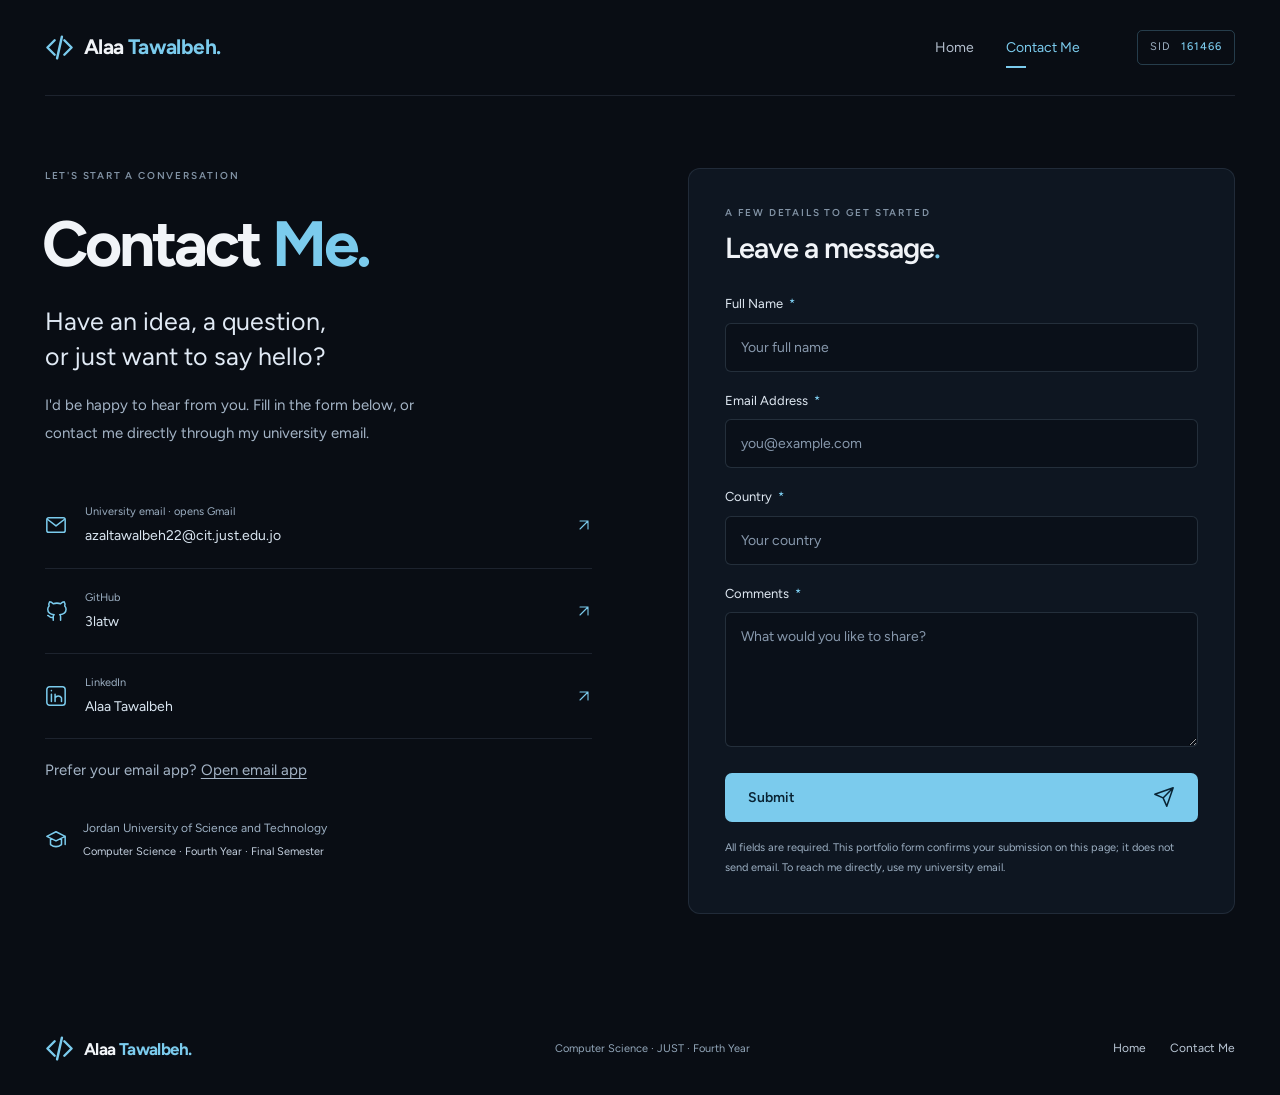
==== commit 6a6abbb9: "fix: open Gmail compose from email links and keep mailto option" ====
--- a/contact.html
+++ b/contact.html
@@ -50,7 +50,8 @@
 <main id="main">
 <section class="container contact-page section-space" aria-labelledby="contact-heading">
   <div class="contact-copy"><span class="eyebrow">LET'S START A CONVERSATION</span><h1 id="contact-heading">Contact <span class="accent">Me.</span></h1><p class="contact-lead">Have an idea, a question,<br>or just want to say hello?</p><p>I'd be happy to hear from you. Fill in the form below, or contact me directly through my university email.</p>
-    <div class="contact-links"><a class="direct-contact" href="mailto:azaltawalbeh22@cit.just.edu.jo"><svg class="icon" aria-hidden="true"><use href="#i-mail"/></svg><span><small>University email</small>azaltawalbeh22@cit.just.edu.jo</span><svg class="icon" aria-hidden="true"><use href="#i-up-right"/></svg></a><a class="direct-contact" href="https://github.com/3latw" target="_blank" rel="noopener noreferrer"><svg class="icon" aria-hidden="true"><use href="#i-github"/></svg><span><small>GitHub</small>3latw</span><svg class="icon" aria-hidden="true"><use href="#i-up-right"/></svg></a><a class="direct-contact" href="https://www.linkedin.com/in/alaa-tawalbeh-1ab0b93b8" target="_blank" rel="noopener noreferrer"><svg class="icon" aria-hidden="true"><use href="#i-linkedin"/></svg><span><small>LinkedIn</small>Alaa Tawalbeh</span><svg class="icon" aria-hidden="true"><use href="#i-up-right"/></svg></a></div>
+    <div class="contact-links"><a class="direct-contact" href="https://mail.google.com/mail/?view=cm&amp;fs=1&amp;to=azaltawalbeh22%40cit.just.edu.jo" target="_blank" rel="noopener noreferrer"><svg class="icon" aria-hidden="true"><use href="#i-mail"/></svg><span><small>University email · opens Gmail</small>azaltawalbeh22@cit.just.edu.jo</span><svg class="icon" aria-hidden="true"><use href="#i-up-right"/></svg></a><a class="direct-contact" href="https://github.com/3latw" target="_blank" rel="noopener noreferrer"><svg class="icon" aria-hidden="true"><use href="#i-github"/></svg><span><small>GitHub</small>3latw</span><svg class="icon" aria-hidden="true"><use href="#i-up-right"/></svg></a><a class="direct-contact" href="https://www.linkedin.com/in/alaa-tawalbeh-1ab0b93b8" target="_blank" rel="noopener noreferrer"><svg class="icon" aria-hidden="true"><use href="#i-linkedin"/></svg><span><small>LinkedIn</small>Alaa Tawalbeh</span><svg class="icon" aria-hidden="true"><use href="#i-up-right"/></svg></a></div>
+    <p class="email-options">Prefer your email app? <a href="mailto:azaltawalbeh22@cit.just.edu.jo">Open email app</a></p>
     <div class="student-note"><svg class="icon" aria-hidden="true"><use href="#i-cap"/></svg><p>Jordan University of Science and Technology<br><strong>Computer Science · Fourth Year · Final Semester</strong></p></div>
   </div>
   <div class="form-panel"><span class="eyebrow">A FEW DETAILS TO GET STARTED</span><h2 class="section-title">Leave a message<span class="accent">.</span></h2>
@@ -62,7 +63,7 @@
       <p class="form-status" id="form-status" role="status" aria-live="polite"></p>
       <button class="button button-primary submit-button" type="submit">Submit<svg class="icon" aria-hidden="true"><use href="#i-send"/></svg></button>
       <p id="form-note" class="form-note">All fields are required. This portfolio form confirms your submission on this page; it does not send email. To reach me directly, use my university email.</p>
-      <noscript><p>Please enable JavaScript to use this form, or <a href="mailto:azaltawalbeh22@cit.just.edu.jo">email me directly</a>.</p></noscript>
+      <noscript><p>Please enable JavaScript to use this form, or <a href="https://mail.google.com/mail/?view=cm&amp;fs=1&amp;to=azaltawalbeh22%40cit.just.edu.jo" target="_blank" rel="noopener noreferrer">email me directly</a>.</p></noscript>
     </form>
   </div>
 </section>
--- a/course.css
+++ b/course.css
@@ -97,3 +97,50 @@
 @media(max-width:1024px){.about-skills,.future-section{gap:48px}.hero h1{font-size:46px}.hero-visual{height:450px}.academic-highlights strong{font-size:18px}.academic-highlights .highlight>div>span{font-size:10px}.contact-page{gap:40px}.form-panel{padding:28px}th,td{padding:18px 16px}}
 @media(max-width:760px){.site-header{height:84px;gap:12px;flex-wrap:wrap;padding-block:15px}.site-header .brand{font-size:17px}.course-nav{gap:20px;margin:0 0 0 auto}.course-nav a{font-size:12px;padding:7px 0}.sid-tag{display:none}.hero{gap:32px;padding-block:38px 50px}.hero h1{font-size:clamp(36px,8.2vw,54px);letter-spacing:-1.7px}.full-name{font-size:8px;letter-spacing:.7px;line-height:1.8}.hero h2{font-size:21px}.hero .role-small{font-size:13px}.hero-visual{height:430px;max-width:380px}.portrait-motion{inset:0 25px 28px}.float-stack{top:28%}.float-mobile{top:64%}.academic-highlights{grid-template-columns:1fr;padding:4px 18px}.academic-highlights .highlight{padding:18px 0;gap:16px;border-top:0}.academic-highlights .highlight+.highlight{border-top:1px solid var(--line)}.academic-highlights .highlight:before{display:none}.academic-highlights strong{font-size:20px}.academic-highlights .highlight>div>span{font-size:11px}.about-skills,.future-section{grid-template-columns:1fr;gap:36px}.section-title{font-size:29px}.section-index{display:none}.soft-skill-list p{font-size:13px}.table-wrap{border:0;border-radius:0}table{min-width:640px;font-size:13px}caption{padding-left:0}.future-mark{display:none}.future-copy p{font-size:15px}.future-section .section-title br{display:none}.course-footer{flex-wrap:wrap;gap:18px}.course-footer p{width:100%;order:3;border-top:1px solid var(--line);padding-top:16px}.course-footer .brand{font-size:15px}.course-footer nav{margin-left:auto;gap:16px;font-size:11px}.contact-page{grid-template-columns:1fr;gap:36px;padding-block:38px 48px}.contact-page h1{font-size:56px}.contact-copy>p{max-width:none}.contact-links{margin-top:20px}.student-note{margin-top:24px}.form-panel{padding:24px}.form-panel .section-title{font-size:26px}.university-email a{font-size:14px}}
 @media(max-width:360px){.site-header .brand{font-size:15px;gap:5px}.site-header .brand .icon{width:21px}.course-nav{gap:12px}.course-nav a{font-size:11px}.hero-visual{height:370px}.hero-actions{gap:10px}.hero .button{padding-inline:12px;font-size:11px;gap:12px}.course-footer .brand{font-size:13px}.course-footer nav{gap:12px}.form-panel{padding:18px}.contact-page h1{font-size:48px}}
+
+/* Small visual adjustments, keeping the same page layout. */
+.float-card, .dot-pattern, .orbit, .future-mark, .section-index {
+  display: none;
+}
+
+.hero h1 {
+  font-size: clamp(36px, 4vw, 54px);
+}
+
+.section-title {
+  font-size: 28px;
+}
+
+.button-primary {
+  background: var(--blue);
+  box-shadow: none;
+}
+
+.button:hover {
+  transform: none;
+  box-shadow: none;
+}
+
+.highlights {
+  background: #101824;
+  box-shadow: none;
+}
+
+.student-id {
+  margin-top: 8px;
+  color: #b8c5d4;
+  font-size: 14px;
+}
+
+.university-email .email-app-link,
+.email-options {
+  font-size: 12px;
+  color: #b4c1d0;
+  margin-top: 8px;
+}
+
+.email-app-link,
+.email-options a {
+  text-decoration: underline;
+  text-underline-offset: 3px;
+}
